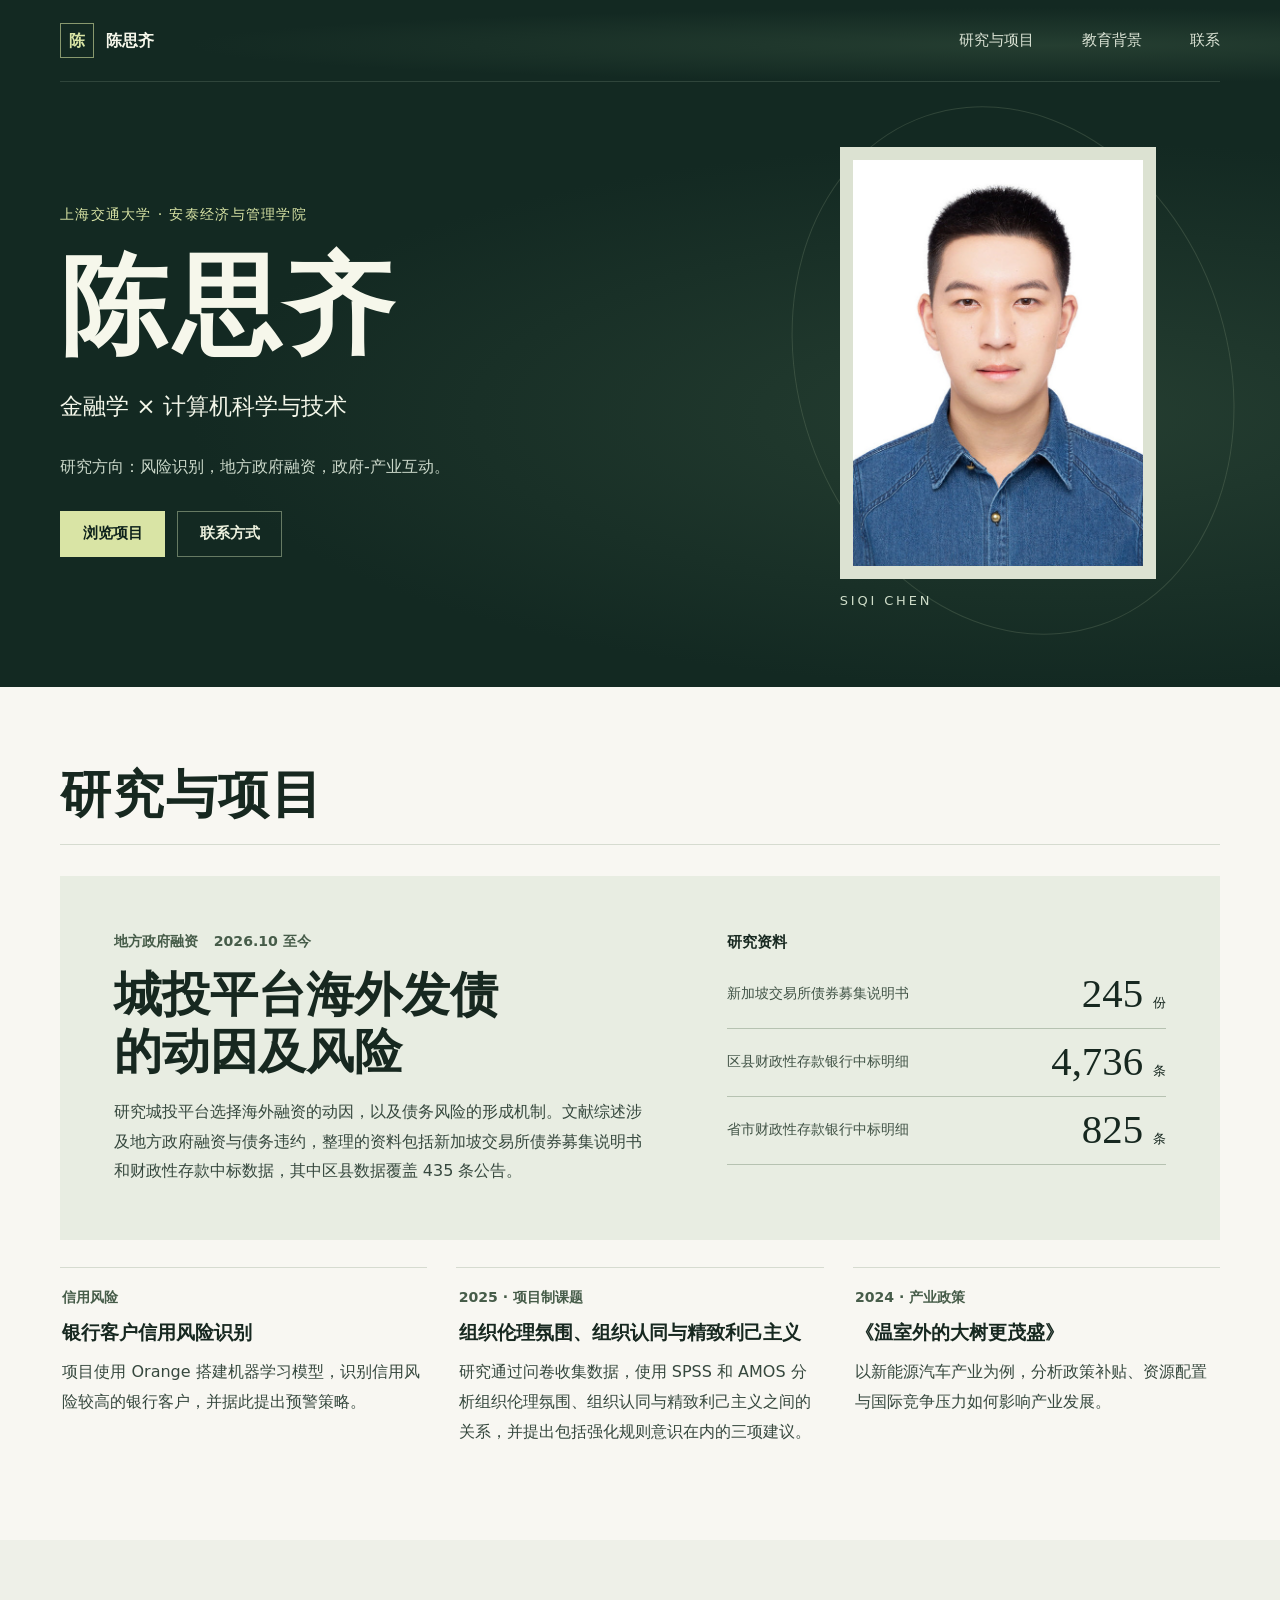
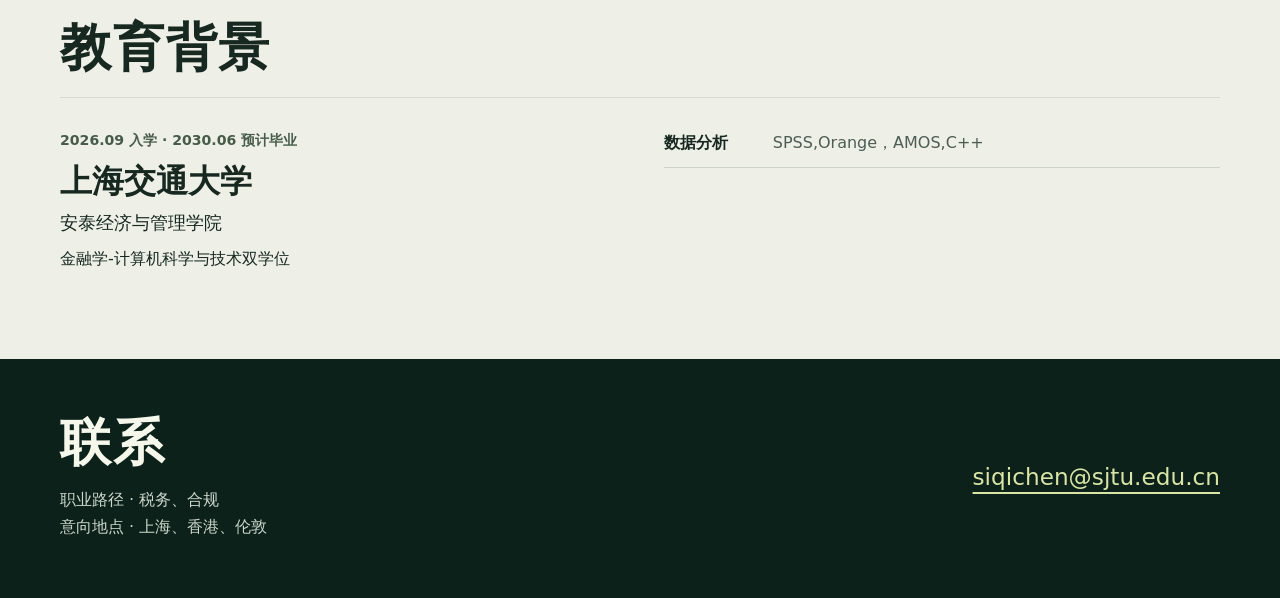
==== index.html @ 349fea8b "Publish personal portfolio" ====
<!doctype html>
<html lang="zh-CN">
<head>
  <meta charset="utf-8">
  <meta name="viewport" content="width=device-width, initial-scale=1">
  <meta name="description" content="陈思齐的个人作品集，收录地方政府融资、信用风险、项目制课题和产业政策写作。">
  <meta name="robots" content="noindex, nofollow">
  <meta name="theme-color" content="#132922">
  <title>陈思齐｜个人作品集</title>
  <link rel="stylesheet" href="style.css">
</head>
<body>
  <a class="skip" href="#main">跳转到正文</a>
  <header class="mast">
    <div class="header shell">
      <a class="identity" href="#top" aria-label="陈思齐，返回顶部"><span class="monogram" aria-hidden="true">陈</span>陈思齐</a>
      <nav aria-label="主导航">
        <a href="#work">研究与项目</a><a href="#education">教育背景</a><a href="#contact">联系</a>
      </nav>
    </div>
  </header>
  <main id="main">
    <div class="mast">
      <section class="hero shell" id="top" aria-labelledby="name">
        <div class="intro">
          <p class="eyebrow">上海交通大学 · 安泰经济与管理学院</p>
          <h1 id="name">陈思齐</h1>
          <p class="subtitle">金融学 × 计算机科学与技术</p>
          <p class="intro-text">研究方向：风险识别，地方政府融资，政府-产业互动。</p>
          <div class="actions"><a class="button" href="#work">浏览项目</a><a class="button button-quiet" href="#contact">联系方式</a></div>
        </div>
        <figure class="portrait-wrap">
          <div class="portrait-mount"><img src="portrait.jpg" alt="陈思齐的证件照" width="600" height="839" fetchpriority="high"></div>
          <figcaption lang="en">SIQI CHEN</figcaption>
        </figure>
      </section>
    </div>
  <section class="section shell" id="work" aria-labelledby="work-title">
    <div class="section-top"><h2 id="work-title">研究与项目</h2></div>
    <article class="featured">
      <div class="featured-copy">
        <div class="project-meta"><span>地方政府融资</span><span>2026.10 至今</span></div>
        <h3>城投平台海外发债<br>的动因及风险</h3>
        <p>研究城投平台选择海外融资的动因，以及债务风险的形成机制。文献综述涉及地方政府融资与债务违约，整理的资料包括新加坡交易所债券募集说明书和财政性存款中标数据，其中区县数据覆盖 435 条公告。</p>
      </div>
      <div class="evidence">
        <h4>研究资料</h4>
        <dl class="metrics">
          <div><dt>新加坡交易所债券募集说明书</dt><dd>245 <small>份</small></dd></div>
          <div><dt>区县财政性存款银行中标明细</dt><dd>4,736 <small>条</small></dd></div>
          <div><dt>省市财政性存款银行中标明细</dt><dd>825 <small>条</small></dd></div>
        </dl>
      </div>
    </article>
    <div class="projects">
      <article class="project">
        <p class="project-meta">信用风险</p>
        <h3>银行客户信用风险识别</h3>
        <p>项目使用 Orange 搭建机器学习模型，识别信用风险较高的银行客户，并据此提出预警策略。</p>
      </article>
      <article class="project">
        <p class="project-meta">2025 · 项目制课题</p>
        <h3>组织伦理氛围、组织认同与精致利己主义</h3>
        <p>研究通过问卷收集数据，使用 SPSS 和 AMOS 分析组织伦理氛围、组织认同与精致利己主义之间的关系，并提出包括强化规则意识在内的三项建议。</p>
      </article>
      <article class="project">
        <p class="project-meta">2024 · 产业政策</p>
        <h3>《温室外的大树更茂盛》</h3>
        <p>以新能源汽车产业为例，分析政策补贴、资源配置与国际竞争压力如何影响产业发展。</p>
      </article>
    </div>
  </section>
  <section class="education" id="education" aria-labelledby="education-title">
    <div class="section shell">
      <div class="section-top"><h2 id="education-title">教育背景</h2></div>
      <div class="education-grid">
        <div>
          <p class="project-meta">2026.09 入学 · 2030.06 预计毕业</p>
          <h3>上海交通大学</h3>
          <p class="school">安泰经济与管理学院</p>
          <p>金融学-计算机科学与技术双学位</p>
        </div>
        <dl class="record">
          <div><dt>数据分析</dt><dd>SPSS,Orange，AMOS,C++</dd></div>
        </dl>
      </div>
    </div>
  </section>
  </main>
  <footer class="footer" id="contact">
    <div class="shell footer-inner">
      <div><h2>联系</h2><p>职业路径 · 税务、合规<br>意向地点 · 上海、香港、伦敦</p></div>
      <a class="email" href="mailto:siqichen@sjtu.edu.cn">siqichen@sjtu.edu.cn</a>
    </div>
  </footer>
</body>
</html>
---- style.css ----
:root {
  color-scheme: light;
  --pine: #132922;
  --forest: #0d211b;
  --paper: #f8f7f2;
  --ink: #172820;
  --muted: #4d5d54;
  --line: #d6dbd0;
  --accent: #d9e4a5;
  --serif: "Songti SC", "Noto Serif CJK SC", "Source Han Serif SC", SimSun, serif;
  --sans: "PingFang SC", "Noto Sans CJK SC", "Microsoft YaHei", system-ui, sans-serif;
}
* { box-sizing: border-box; }
html { scroll-behavior: smooth; }
body { margin: 0; font-family: var(--sans); color: var(--ink); background: var(--paper); line-height: 1.7; }
a { color: inherit; }
a:focus-visible { outline: 2px solid #879a47; outline-offset: 5px; }
h1,h2,h3,h4,p,figure,dl,dd { margin: 0; }
h1,h2,h3 { line-height: 1.2; }
.shell { width: min(1160px, calc(100% - 112px)); margin-inline: auto; }
.skip { position: fixed; z-index: 5; translate: 0 -150%; padding: .65rem 1rem; background: var(--paper); color: var(--ink); }
.skip:focus { translate: 0 0; }
.mast { background: radial-gradient(ellipse at 82% 55%, #253e31 0, transparent 58%), var(--pine); color: #f6f7eb; overflow: hidden; }
.header { min-height: 82px; border-bottom: 1px solid #859b873f; display: flex; align-items: center; justify-content: space-between; gap: 1rem; }
.identity { display: inline-flex; align-items: center; gap: .75rem; font-weight: 650; white-space: nowrap; }
.header a { text-decoration: none; }
.monogram { display: grid; place-items: center; inline-size: 2.15rem; block-size: 2.15rem; border: 1px solid #cbd89ba2; color: var(--accent); font-family: var(--serif); }
nav { display: flex; align-items: center; gap: clamp(1rem, 4vw, 3rem); font-size: .91rem; color: #dce4d6; }
nav a:hover { color: var(--accent); }
.hero { display: grid; grid-template-columns: 1.38fr 1fr; gap: clamp(2rem, 8vw, 8rem); align-items: center; min-height: 555px; padding-block: 65px 75px; }
.eyebrow { color: var(--accent); font-size: .9rem; letter-spacing: .09em; }
h1 { font-family: var(--serif); font-size: clamp(4.2rem, 8.4vw, 7.1rem); letter-spacing: .045em; margin-block: 16px 15px; }
.subtitle { font-size: clamp(1.13rem, 2.3vw, 1.45rem); color: #f3f6e9; }
.intro-text { font-size: 1rem; max-width: 34em; margin-top: 25px; color: #cbd8ca; line-height: 1.95; }
.actions { display: flex; flex-wrap: wrap; gap: .75rem; margin-top: 29px; }
.button { display: inline-flex; align-items: center; min-height: 46px; padding: .5rem 1.35rem; text-decoration: none; font-size: .93rem; font-weight: 650; background: var(--accent); color: var(--forest); border: 1px solid var(--accent); transition: background-color .18s, color .18s; }
.button:hover { background: #eff4ce; }
.button-quiet { background: transparent; color: #eef2df; border-color: #9cae8d9c; }
.button-quiet:hover { color: var(--forest); }
.portrait-wrap { position: relative; justify-self: center; isolation: isolate; width: min(100%, 316px); }
.portrait-wrap::before { content: ""; position: absolute; z-index: -1; inset: -46px -72px -28px -42px; border: 1px solid #98ad8d37; border-radius: 50%; transform: rotate(-19deg); pointer-events: none; }
.portrait-mount { background: #dce2d2; padding: 13px; }
.portrait-mount img { display: block; width: 100%; height: auto; }
figcaption { padding-top: .7rem; font-size: .81rem; letter-spacing: .22em; color: #cfddc9; }
.section { padding-block: 77px 87px; }
.section-top { display: flex; align-items: baseline; justify-content: space-between; gap: 12px; border-bottom: 1px solid var(--line); padding-bottom: 19px; margin-bottom: 31px; }
h2 { font-family: var(--serif); font-size: clamp(2rem, 5vw, 3.2rem); letter-spacing: .035em; }
.featured { display: grid; grid-template-columns: 1.22fr 1fr; gap: clamp(2rem, 6vw, 6rem); background: #e8ede2; padding: clamp(26px, 4.2vw, 55px); }
.project-meta { color: #465c49; font-size: .88rem; font-weight: 600; }
.featured .project-meta { display: flex; flex-wrap: wrap; gap: .3rem 1rem; }
.featured h3 { margin-block: .75rem 1rem; font-family: var(--serif); font-size: clamp(1.85rem, 4.3vw, 3rem); }
.featured p:not(.project-meta), .project p:not(.project-meta) { color: #36483e; line-height: 1.85; }
.evidence h4 { margin-bottom: .35rem; font-size: .93rem; }
.metrics div { border-bottom: 1px solid #b6c2b1; display: grid; grid-template-columns: 1fr auto; align-items: center; gap: .8rem; padding-block: .54rem; }
.metrics dt { color: #415346; font-size: .88rem; }
.metrics dd { font-family: Georgia, serif; font-size: clamp(1.65rem, 3.4vw, 2.55rem); line-height: 1.22; white-space: nowrap; font-variant-numeric: lining-nums tabular-nums; }
.metrics small { font-family: var(--sans); font-size: .83rem; }
.projects { display: grid; grid-template-columns: repeat(3, 1fr); gap: 1.8rem; margin-top: 27px; }
.project { padding: 1.16rem .15rem .4rem; border-top: 1px solid var(--line); }
.project h3 { font-size: 1.19rem; margin-block: .55rem .72rem; line-height: 1.42; }
.education { background: #eef0e8; }
.education-grid { display: grid; grid-template-columns: 1fr 1fr; gap: 3rem; }
.education h3 { font-family: var(--serif); font-size: 2rem; margin-block: .55rem; }
.school { font-size: 1.1rem; margin-bottom: .4rem; }
.record div { display: grid; grid-template-columns: 6em 1fr; gap: .8rem; padding-block: .7rem; border-bottom: 1px solid #cdd5c8; }
.record div:first-child { padding-top: 0; }
.record dt { font-weight: 650; }
.record dd { color: var(--muted); }
.footer { background: var(--forest); color: #f6f7eb; }
.footer-inner { display: flex; justify-content: space-between; gap: 2rem; align-items: center; padding-block: 53px 58px; }
.footer p { color: #ccd8cb; margin-top: .75rem; }
.email { color: var(--accent); font-size: clamp(1rem, 2.6vw, 1.45rem); text-underline-offset: .3em; overflow-wrap: anywhere; }
@media (max-width: 900px) {
  .shell { width: calc(100% - 64px); }
  .hero { gap: 2.5rem; min-height: 480px; }
  .section { padding-block: 60px 66px; }
}
@media (max-width: 650px) {
  .shell { width: calc(100% - 36px); }
  .header { min-height: 66px; }
  .identity { gap: .45rem; font-size: .91rem; }
  .monogram { inline-size: 1.75rem; block-size: 1.75rem; }
  nav { gap: .85rem; font-size: .83rem; }
  .hero { grid-template-columns: 1fr; padding-block: 47px 42px; gap: 2.5rem; }
  .portrait-wrap { width: min(68%, 225px); justify-self: start; margin-left: 15px; }
  .portrait-wrap::before { inset: -20px -38px -10px -15px; }
  .portrait-mount { padding: 8px; }
  h1 { font-size: clamp(3.55rem, 13vw, 5rem); }
  .section { padding-block: 47px 52px; }
  .section-top { margin-bottom: 22px; }
  .featured, .education-grid, .projects { grid-template-columns: 1fr; }
  .featured { gap: 1.75rem; padding: 22px; }
  .projects, .education-grid { gap: 1.35rem; }
  .footer-inner { align-items: flex-start; flex-direction: column; gap: 1.2rem; padding-block: 36px 43px; }
}
@media (max-width: 350px) {
  nav { gap: .55rem; }
  .monogram { display: none; }
  .record div { grid-template-columns: 1fr; gap: .1rem; }
}
@media (prefers-reduced-motion: reduce) {
  html { scroll-behavior: auto; }
  *, *::before, *::after { transition: none !important; }
}
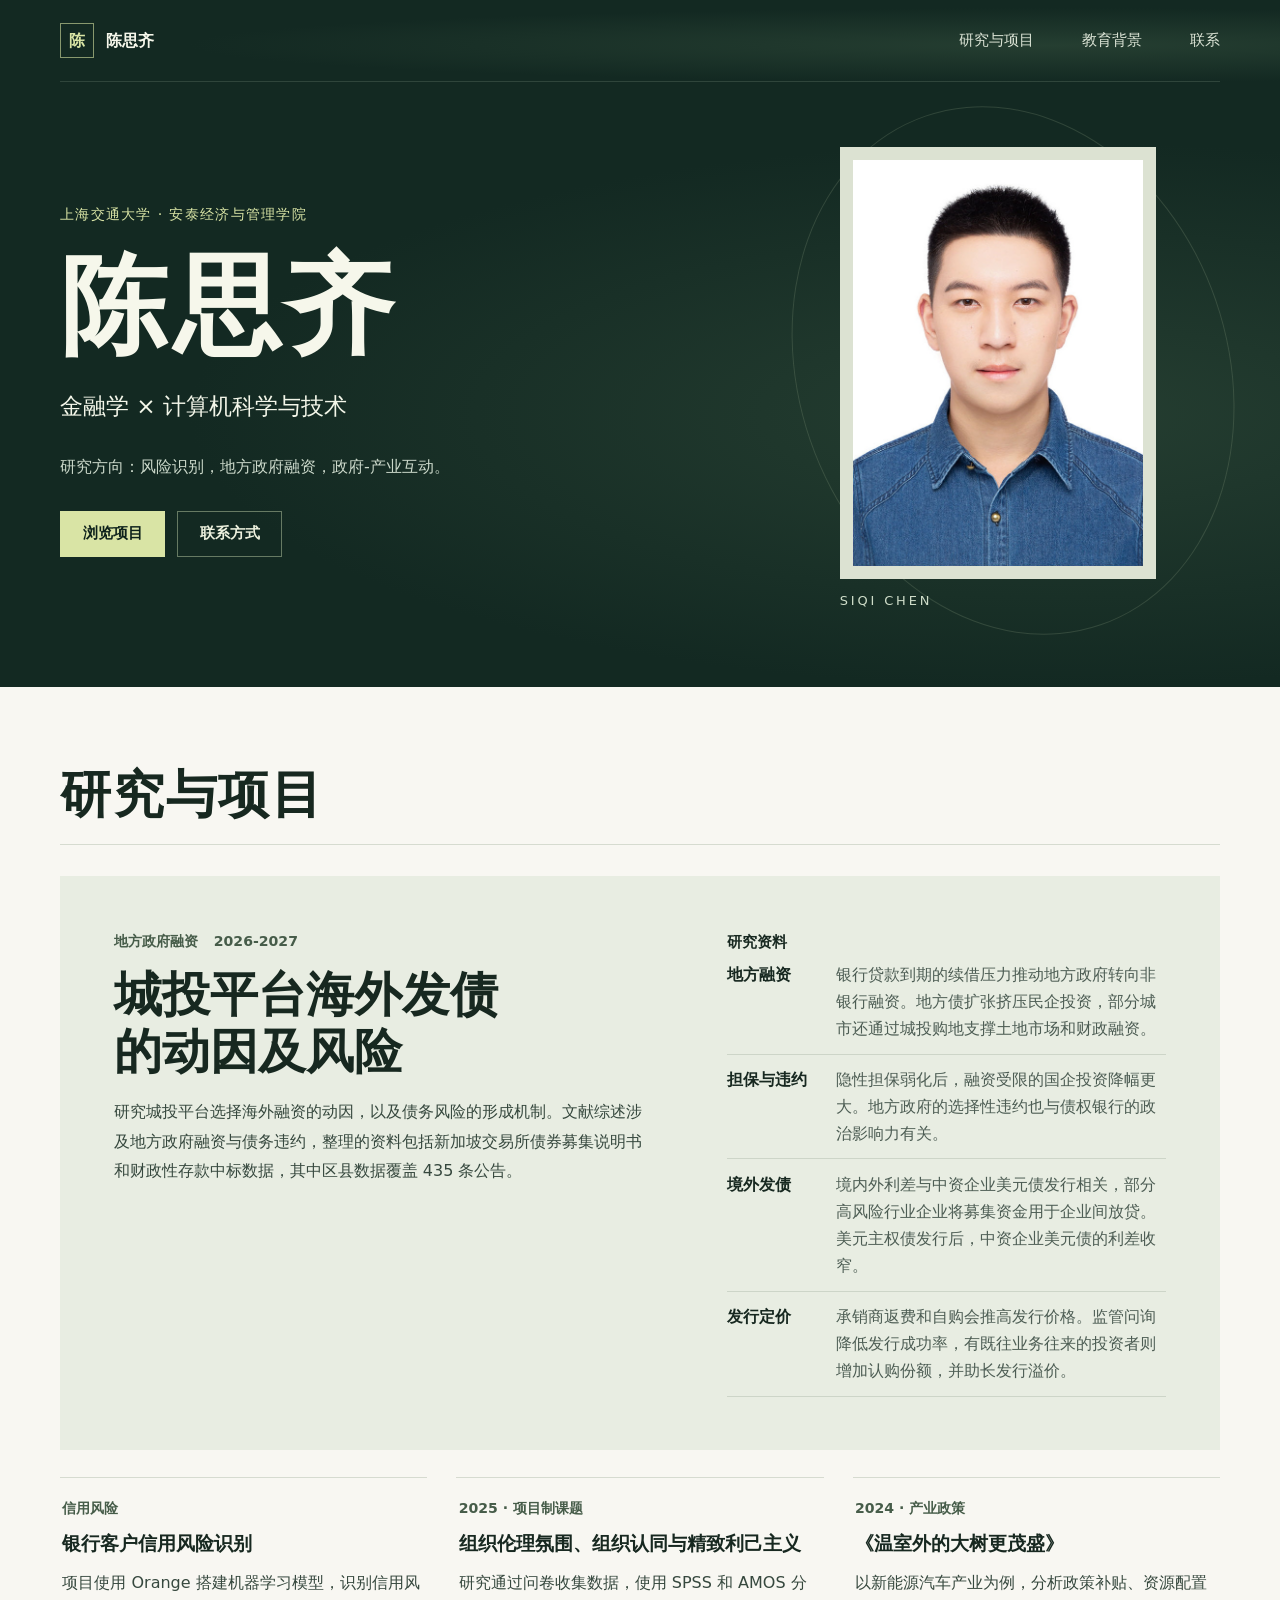
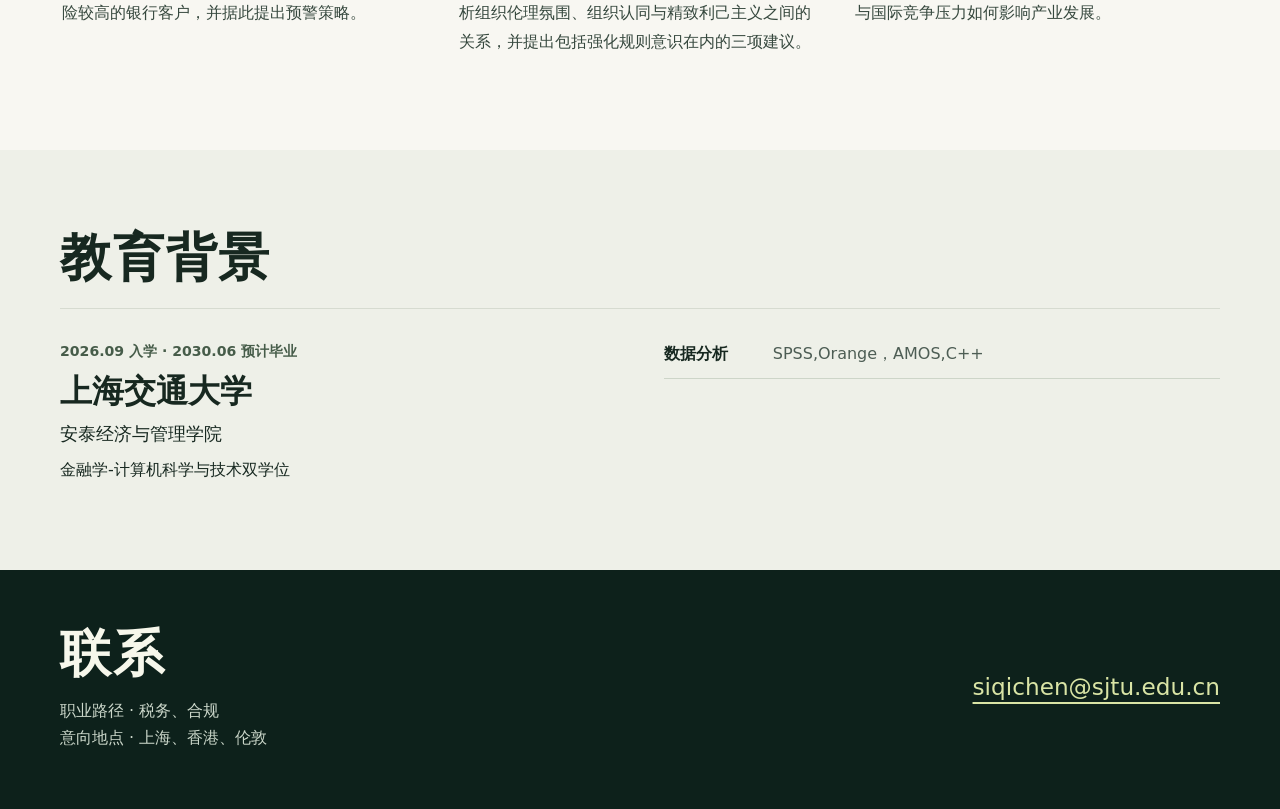
==== commit ef4ca9bc: "Revise research materials and project dates" ====
--- a/index.html
+++ b/index.html
@@ -39,16 +39,17 @@
     <div class="section-top"><h2 id="work-title">研究与项目</h2></div>
     <article class="featured">
       <div class="featured-copy">
-        <div class="project-meta"><span>地方政府融资</span><span>2026.10 至今</span></div>
+        <div class="project-meta"><span>地方政府融资</span><span>2026-2027</span></div>
         <h3>城投平台海外发债<br>的动因及风险</h3>
         <p>研究城投平台选择海外融资的动因，以及债务风险的形成机制。文献综述涉及地方政府融资与债务违约，整理的资料包括新加坡交易所债券募集说明书和财政性存款中标数据，其中区县数据覆盖 435 条公告。</p>
       </div>
       <div class="evidence">
         <h4>研究资料</h4>
-        <dl class="metrics">
-          <div><dt>新加坡交易所债券募集说明书</dt><dd>245 <small>份</small></dd></div>
-          <div><dt>区县财政性存款银行中标明细</dt><dd>4,736 <small>条</small></dd></div>
-          <div><dt>省市财政性存款银行中标明细</dt><dd>825 <small>条</small></dd></div>
+        <dl class="record">
+          <div><dt>地方融资</dt><dd>银行贷款到期的续借压力推动地方政府转向非银行融资。地方债扩张挤压民企投资，部分城市还通过城投购地支撑土地市场和财政融资。</dd></div>
+          <div><dt>担保与违约</dt><dd>隐性担保弱化后，融资受限的国企投资降幅更大。地方政府的选择性违约也与债权银行的政治影响力有关。</dd></div>
+          <div><dt>境外发债</dt><dd>境内外利差与中资企业美元债发行相关，部分高风险行业企业将募集资金用于企业间放贷。美元主权债发行后，中资企业美元债的利差收窄。</dd></div>
+          <div><dt>发行定价</dt><dd>承销商返费和自购会推高发行价格。监管问询降低发行成功率，有既往业务往来的投资者则增加认购份额，并助长发行溢价。</dd></div>
         </dl>
       </div>
     </article>
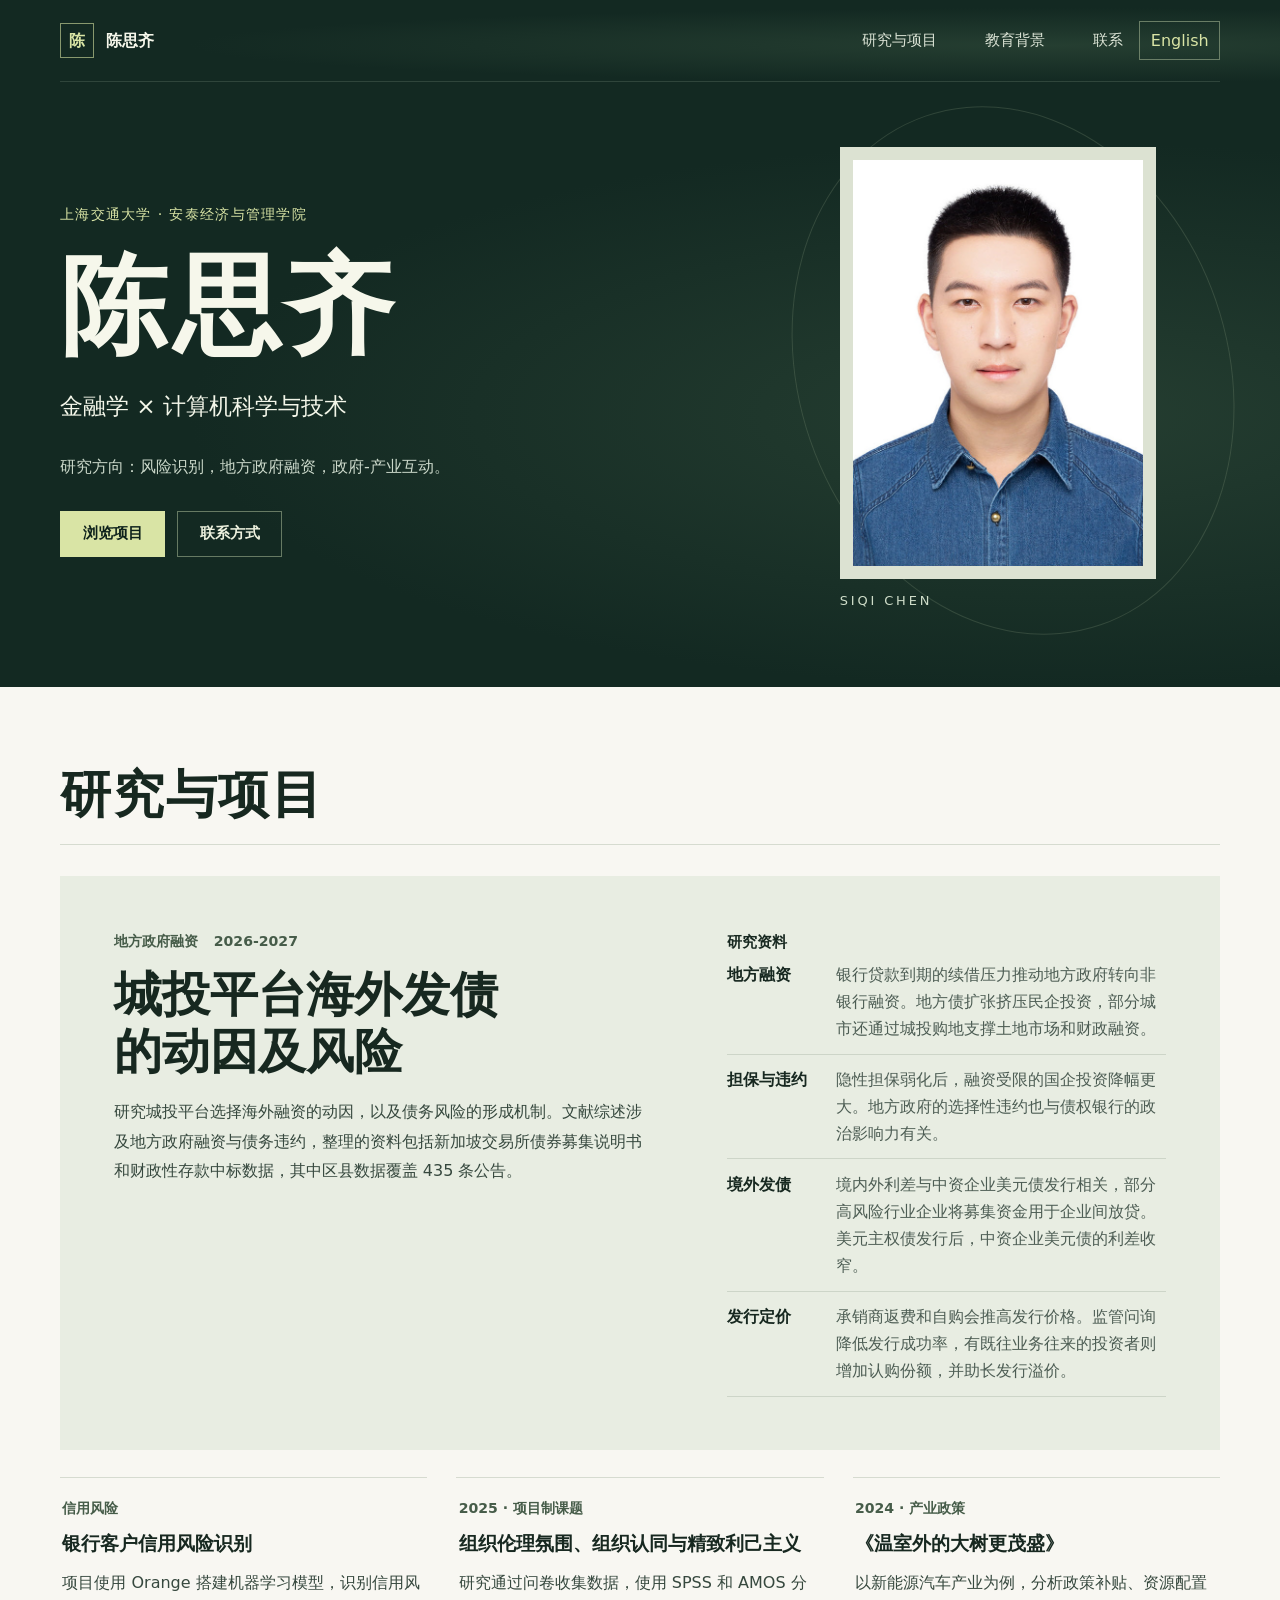
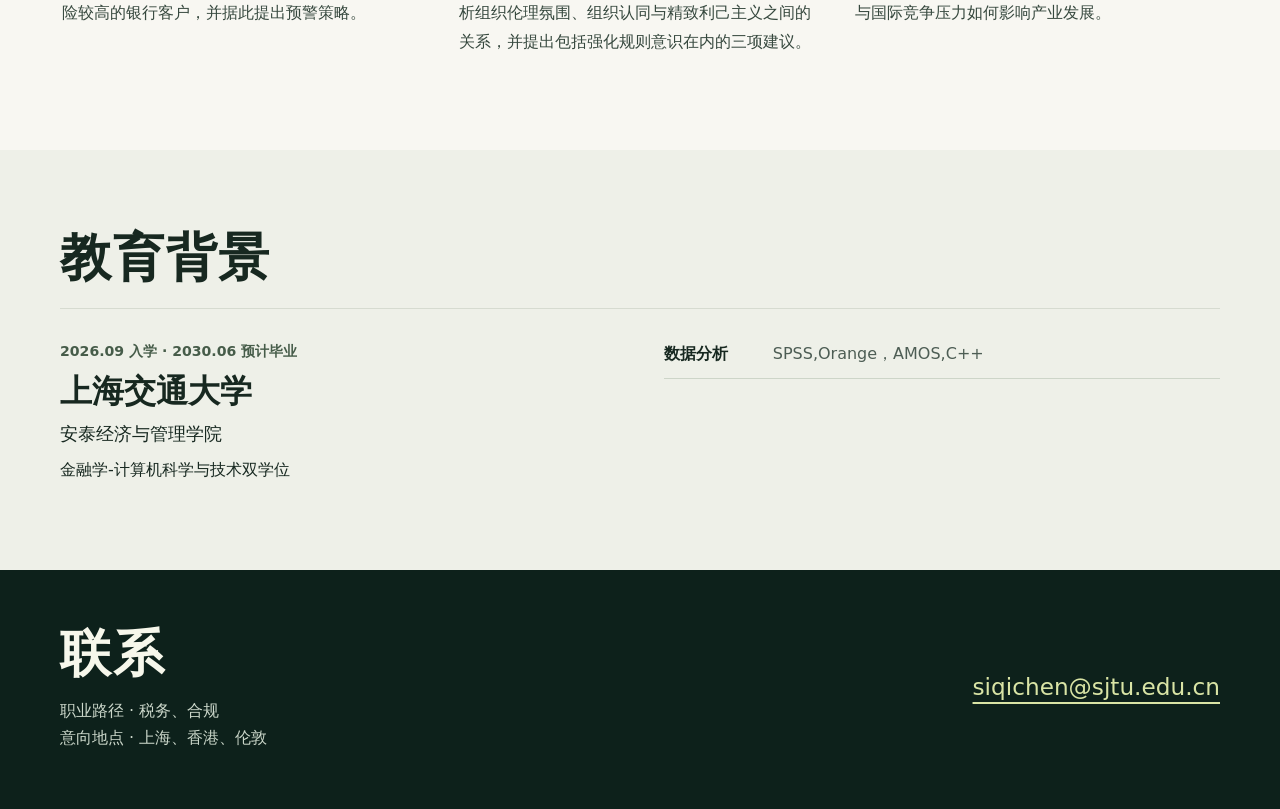
==== commit e7150146: "Publish bilingual Chinese and English portfolio" ====
--- a/index.html
+++ b/index.html
@@ -7,6 +7,8 @@
   <meta name="robots" content="noindex, nofollow">
   <meta name="theme-color" content="#132922">
   <title>陈思齐｜个人作品集</title>
+  <link rel="alternate" hreflang="zh-CN" href="https://aboutcsq.github.io/">
+  <link rel="alternate" hreflang="en" href="https://aboutcsq.github.io/en.html">
   <link rel="stylesheet" href="style.css">
 </head>
 <body>
@@ -17,6 +19,7 @@
       <nav aria-label="主导航">
         <a href="#work">研究与项目</a><a href="#education">教育背景</a><a href="#contact">联系</a>
       </nav>
+      <a class="language-switch" href="en.html" hreflang="en" lang="en" aria-label="Read in English">English</a>
     </div>
   </header>
   <main id="main">
--- a/style.css
+++ b/style.css
@@ -102,3 +102,16 @@
   html { scroll-behavior: auto; }
   *, *::before, *::after { transition: none !important; }
 }
+
+.header { display: grid; grid-template-columns: auto 1fr auto; }
+.header nav { justify-self: end; }
+.language-switch { border: 1px solid #9cae8d9c; color: var(--accent); padding: .3rem .65rem; white-space: nowrap; }
+.language-switch:hover { background: var(--accent); color: var(--forest); }
+html[lang="en"] { --serif: Georgia, serif; --sans: system-ui, sans-serif; }
+html[lang="en"] h1 { font-size: clamp(3.2rem, 7.2vw, 6.3rem); }
+html[lang="en"] .evidence .record div { grid-template-columns: 1fr; gap: .12rem; }
+@media (max-width: 650px) {
+  .header { grid-template-columns: 1fr auto; row-gap: .5rem; padding-block: .7rem; }
+  .header nav { grid-column: 1 / -1; grid-row: 2; justify-self: start; flex-wrap: wrap; }
+  .language-switch { grid-column: 2; grid-row: 1; }
+}
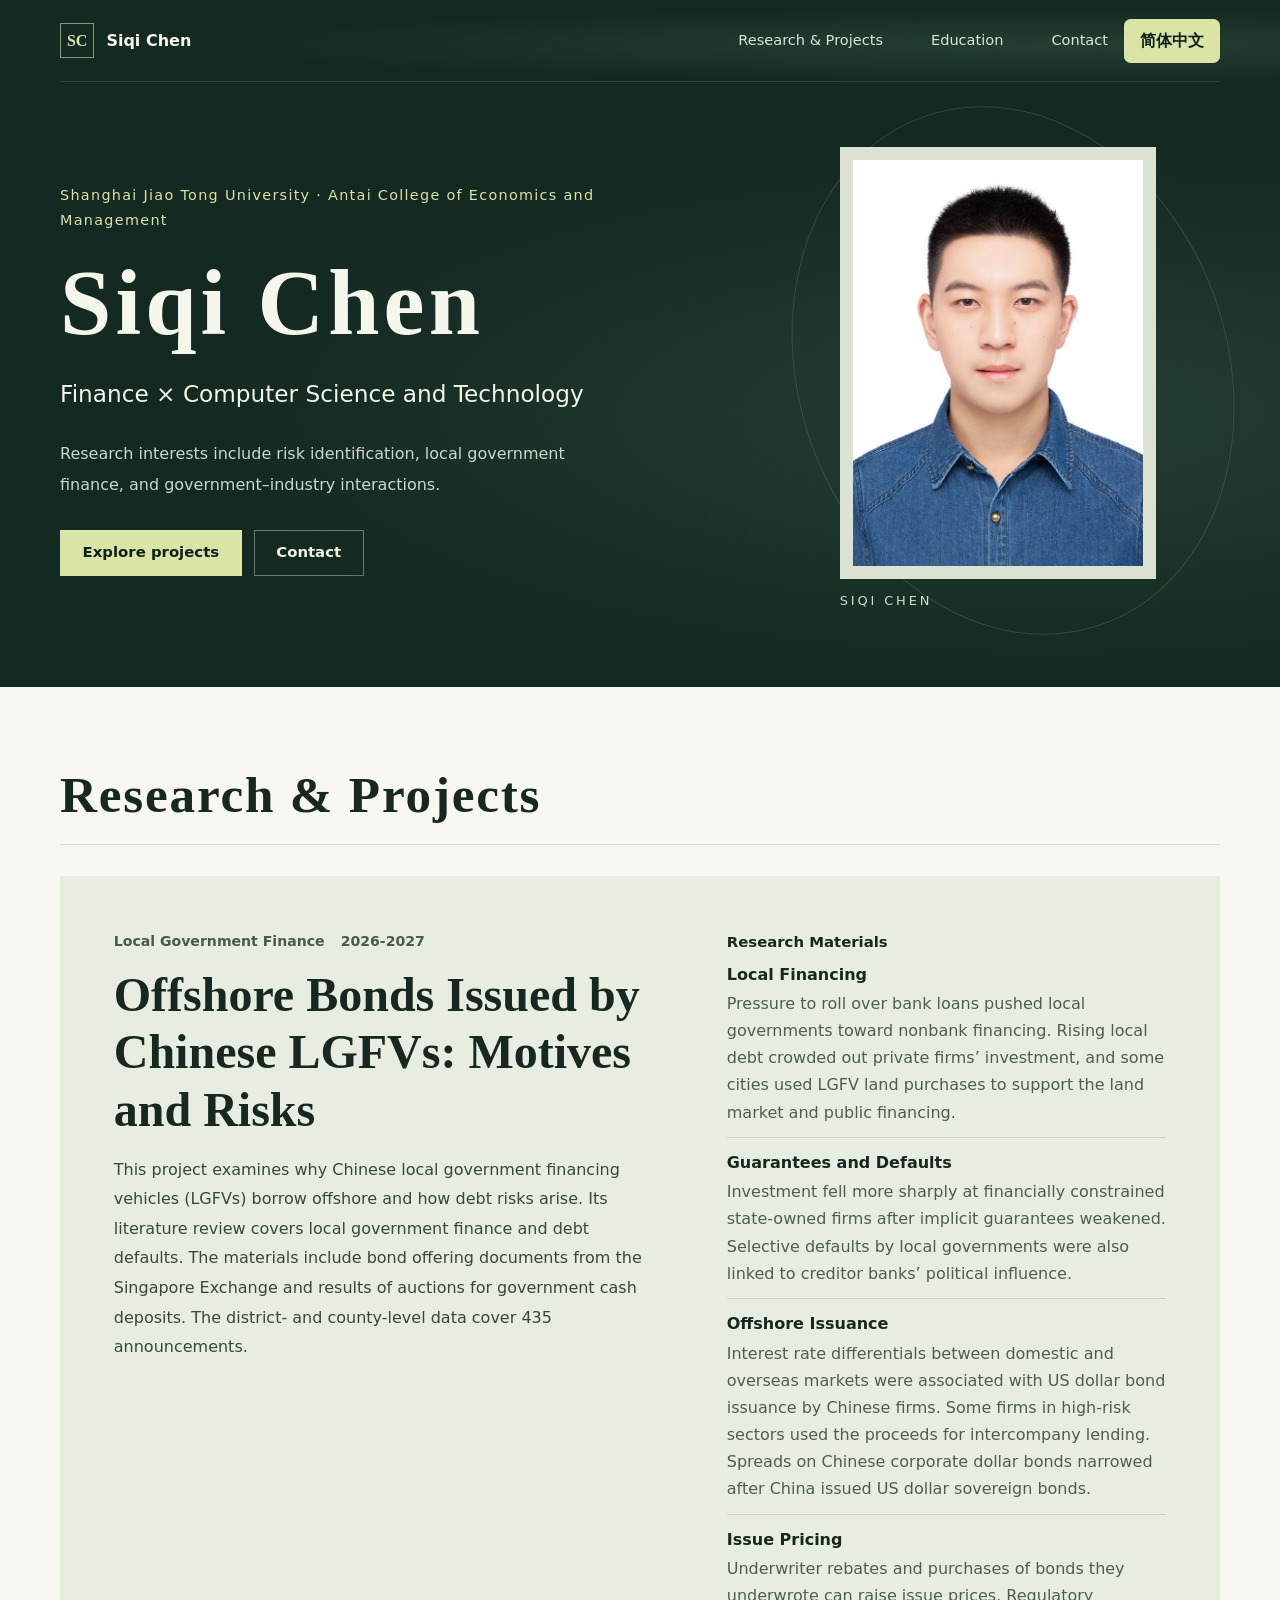
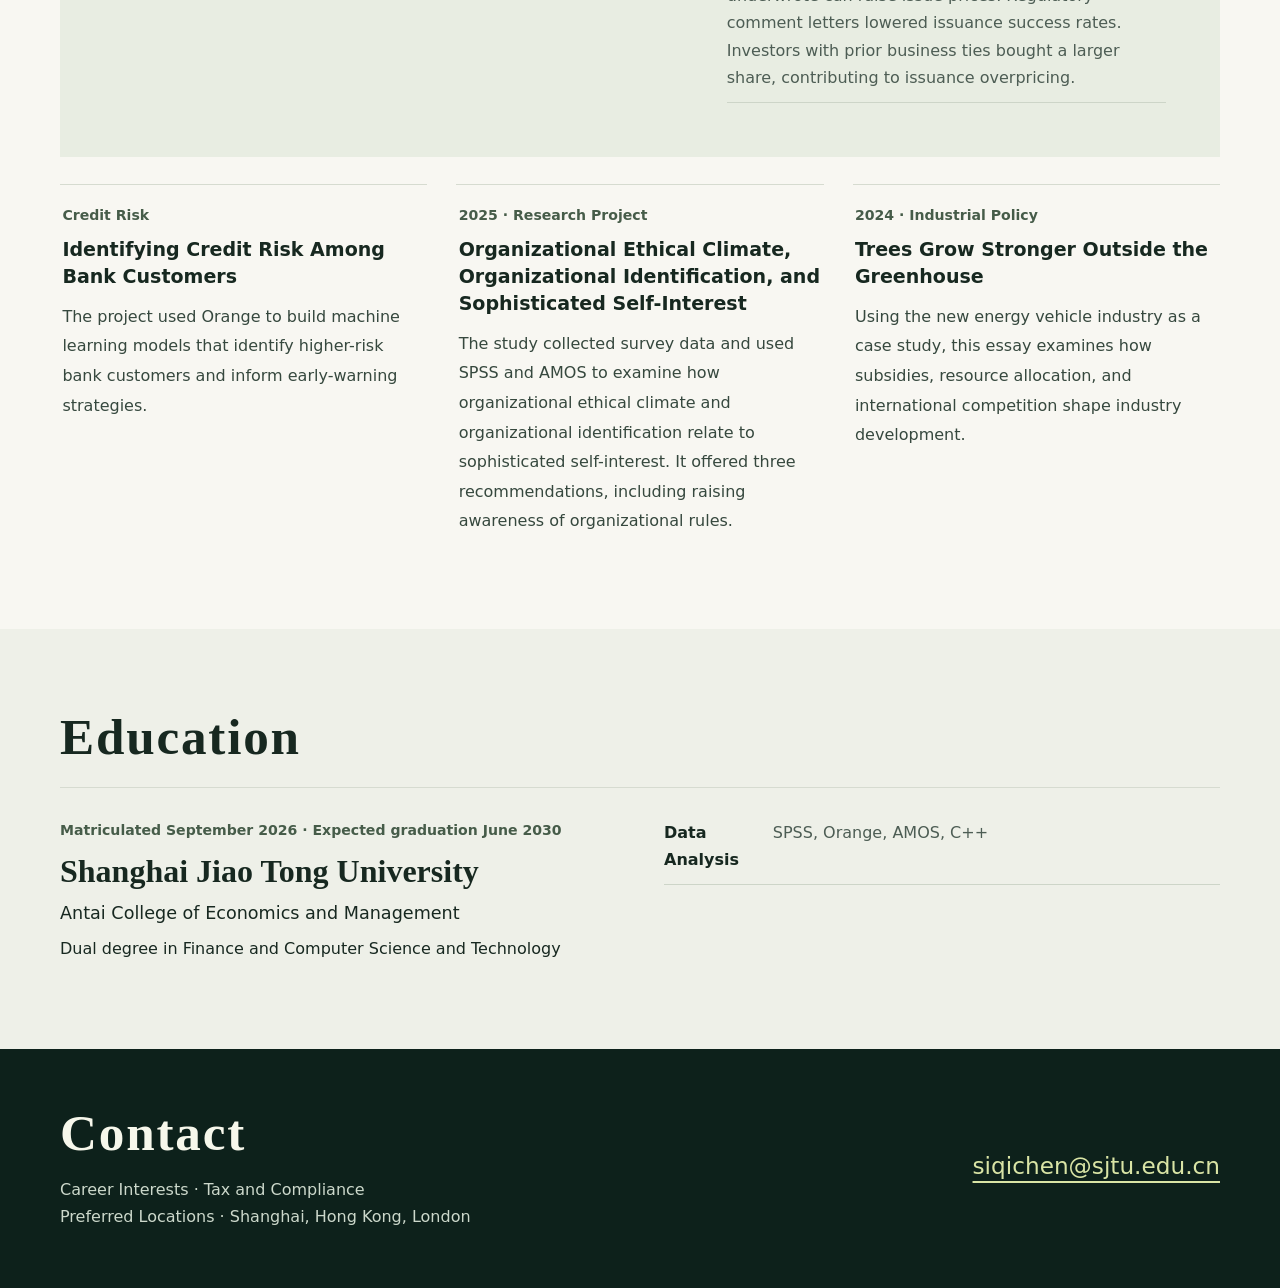
==== commit fae2e772: "Default portfolio to English and highlight language switch" ====
--- a/index.html
+++ b/index.html
@@ -1,91 +1,91 @@
 <!doctype html>
-<html lang="zh-CN">
+<html lang="en">
 <head>
   <meta charset="utf-8">
   <meta name="viewport" content="width=device-width, initial-scale=1">
-  <meta name="description" content="陈思齐的个人作品集，收录地方政府融资、信用风险、项目制课题和产业政策写作。">
+  <meta name="description" content="Siqi Chen’s portfolio featuring local government finance, credit risk, organizational ethics, and industrial policy.">
   <meta name="robots" content="noindex, nofollow">
   <meta name="theme-color" content="#132922">
-  <title>陈思齐｜个人作品集</title>
-  <link rel="alternate" hreflang="zh-CN" href="https://aboutcsq.github.io/">
-  <link rel="alternate" hreflang="en" href="https://aboutcsq.github.io/en.html">
+  <title>Siqi Chen | Portfolio</title>
+  <link rel="alternate" hreflang="zh-CN" href="https://aboutcsq.github.io/zh.html">
+  <link rel="alternate" hreflang="en" href="https://aboutcsq.github.io/">
   <link rel="stylesheet" href="style.css">
 </head>
 <body>
-  <a class="skip" href="#main">跳转到正文</a>
+  <a class="skip" href="#main">Skip to content</a>
   <header class="mast">
     <div class="header shell">
-      <a class="identity" href="#top" aria-label="陈思齐，返回顶部"><span class="monogram" aria-hidden="true">陈</span>陈思齐</a>
-      <nav aria-label="主导航">
-        <a href="#work">研究与项目</a><a href="#education">教育背景</a><a href="#contact">联系</a>
+      <a class="identity" href="#top" aria-label="Siqi Chen, back to top"><span class="monogram" aria-hidden="true">SC</span>Siqi Chen</a>
+      <nav aria-label="Main navigation">
+        <a href="#work">Research &amp; Projects</a><a href="#education">Education</a><a href="#contact">Contact</a>
       </nav>
-      <a class="language-switch" href="en.html" hreflang="en" lang="en" aria-label="Read in English">English</a>
+      <a class="language-switch" href="zh.html" hreflang="zh-CN" lang="zh-CN" aria-label="阅读中文版">简体中文</a>
     </div>
   </header>
   <main id="main">
     <div class="mast">
       <section class="hero shell" id="top" aria-labelledby="name">
         <div class="intro">
-          <p class="eyebrow">上海交通大学 · 安泰经济与管理学院</p>
-          <h1 id="name">陈思齐</h1>
-          <p class="subtitle">金融学 × 计算机科学与技术</p>
-          <p class="intro-text">研究方向：风险识别，地方政府融资，政府-产业互动。</p>
-          <div class="actions"><a class="button" href="#work">浏览项目</a><a class="button button-quiet" href="#contact">联系方式</a></div>
+          <p class="eyebrow">Shanghai Jiao Tong University · Antai College of Economics and Management</p>
+          <h1 id="name">Siqi Chen</h1>
+          <p class="subtitle">Finance × Computer Science and Technology</p>
+          <p class="intro-text">Research interests include risk identification, local government finance, and government–industry interactions.</p>
+          <div class="actions"><a class="button" href="#work">Explore projects</a><a class="button button-quiet" href="#contact">Contact</a></div>
         </div>
         <figure class="portrait-wrap">
-          <div class="portrait-mount"><img src="portrait.jpg" alt="陈思齐的证件照" width="600" height="839" fetchpriority="high"></div>
+          <div class="portrait-mount"><img src="portrait.jpg" alt="Portrait of Siqi Chen" width="600" height="839" fetchpriority="high"></div>
           <figcaption lang="en">SIQI CHEN</figcaption>
         </figure>
       </section>
     </div>
   <section class="section shell" id="work" aria-labelledby="work-title">
-    <div class="section-top"><h2 id="work-title">研究与项目</h2></div>
+    <div class="section-top"><h2 id="work-title">Research &amp; Projects</h2></div>
     <article class="featured">
       <div class="featured-copy">
-        <div class="project-meta"><span>地方政府融资</span><span>2026-2027</span></div>
-        <h3>城投平台海外发债<br>的动因及风险</h3>
-        <p>研究城投平台选择海外融资的动因，以及债务风险的形成机制。文献综述涉及地方政府融资与债务违约，整理的资料包括新加坡交易所债券募集说明书和财政性存款中标数据，其中区县数据覆盖 435 条公告。</p>
+        <div class="project-meta"><span>Local Government Finance</span><span>2026-2027</span></div>
+        <h3>Offshore Bonds Issued by Chinese LGFVs: Motives and Risks</h3>
+        <p>This project examines why Chinese local government financing vehicles (LGFVs) borrow offshore and how debt risks arise. Its literature review covers local government finance and debt defaults. The materials include bond offering documents from the Singapore Exchange and results of auctions for government cash deposits. The district- and county-level data cover 435 announcements.</p>
       </div>
       <div class="evidence">
-        <h4>研究资料</h4>
+        <h4>Research Materials</h4>
         <dl class="record">
-          <div><dt>地方融资</dt><dd>银行贷款到期的续借压力推动地方政府转向非银行融资。地方债扩张挤压民企投资，部分城市还通过城投购地支撑土地市场和财政融资。</dd></div>
-          <div><dt>担保与违约</dt><dd>隐性担保弱化后，融资受限的国企投资降幅更大。地方政府的选择性违约也与债权银行的政治影响力有关。</dd></div>
-          <div><dt>境外发债</dt><dd>境内外利差与中资企业美元债发行相关，部分高风险行业企业将募集资金用于企业间放贷。美元主权债发行后，中资企业美元债的利差收窄。</dd></div>
-          <div><dt>发行定价</dt><dd>承销商返费和自购会推高发行价格。监管问询降低发行成功率，有既往业务往来的投资者则增加认购份额，并助长发行溢价。</dd></div>
+          <div><dt>Local Financing</dt><dd>Pressure to roll over bank loans pushed local governments toward nonbank financing. Rising local debt crowded out private firms’ investment, and some cities used LGFV land purchases to support the land market and public financing.</dd></div>
+          <div><dt>Guarantees and Defaults</dt><dd>Investment fell more sharply at financially constrained state-owned firms after implicit guarantees weakened. Selective defaults by local governments were also linked to creditor banks’ political influence.</dd></div>
+          <div><dt>Offshore Issuance</dt><dd>Interest rate differentials between domestic and overseas markets were associated with US dollar bond issuance by Chinese firms. Some firms in high-risk sectors used the proceeds for intercompany lending. Spreads on Chinese corporate dollar bonds narrowed after China issued US dollar sovereign bonds.</dd></div>
+          <div><dt>Issue Pricing</dt><dd>Underwriter rebates and purchases of bonds they underwrote can raise issue prices. Regulatory comment letters lowered issuance success rates. Investors with prior business ties bought a larger share, contributing to issuance overpricing.</dd></div>
         </dl>
       </div>
     </article>
     <div class="projects">
       <article class="project">
-        <p class="project-meta">信用风险</p>
-        <h3>银行客户信用风险识别</h3>
-        <p>项目使用 Orange 搭建机器学习模型，识别信用风险较高的银行客户，并据此提出预警策略。</p>
+        <p class="project-meta">Credit Risk</p>
+        <h3>Identifying Credit Risk Among Bank Customers</h3>
+        <p>The project used Orange to build machine learning models that identify higher-risk bank customers and inform early-warning strategies.</p>
       </article>
       <article class="project">
-        <p class="project-meta">2025 · 项目制课题</p>
-        <h3>组织伦理氛围、组织认同与精致利己主义</h3>
-        <p>研究通过问卷收集数据，使用 SPSS 和 AMOS 分析组织伦理氛围、组织认同与精致利己主义之间的关系，并提出包括强化规则意识在内的三项建议。</p>
+        <p class="project-meta">2025 · Research Project</p>
+        <h3>Organizational Ethical Climate, Organizational Identification, and Sophisticated Self-Interest</h3>
+        <p>The study collected survey data and used SPSS and AMOS to examine how organizational ethical climate and organizational identification relate to sophisticated self-interest. It offered three recommendations, including raising awareness of organizational rules.</p>
       </article>
       <article class="project">
-        <p class="project-meta">2024 · 产业政策</p>
-        <h3>《温室外的大树更茂盛》</h3>
-        <p>以新能源汽车产业为例，分析政策补贴、资源配置与国际竞争压力如何影响产业发展。</p>
+        <p class="project-meta">2024 · Industrial Policy</p>
+        <h3>Trees Grow Stronger Outside the Greenhouse</h3>
+        <p>Using the new energy vehicle industry as a case study, this essay examines how subsidies, resource allocation, and international competition shape industry development.</p>
       </article>
     </div>
   </section>
   <section class="education" id="education" aria-labelledby="education-title">
     <div class="section shell">
-      <div class="section-top"><h2 id="education-title">教育背景</h2></div>
+      <div class="section-top"><h2 id="education-title">Education</h2></div>
       <div class="education-grid">
         <div>
-          <p class="project-meta">2026.09 入学 · 2030.06 预计毕业</p>
-          <h3>上海交通大学</h3>
-          <p class="school">安泰经济与管理学院</p>
-          <p>金融学-计算机科学与技术双学位</p>
+          <p class="project-meta">Matriculated September 2026 · Expected graduation June 2030</p>
+          <h3>Shanghai Jiao Tong University</h3>
+          <p class="school">Antai College of Economics and Management</p>
+          <p>Dual degree in Finance and Computer Science and Technology</p>
         </div>
         <dl class="record">
-          <div><dt>数据分析</dt><dd>SPSS,Orange，AMOS,C++</dd></div>
+          <div><dt>Data Analysis</dt><dd>SPSS, Orange, AMOS, C++</dd></div>
         </dl>
       </div>
     </div>
@@ -93,7 +93,7 @@
   </main>
   <footer class="footer" id="contact">
     <div class="shell footer-inner">
-      <div><h2>联系</h2><p>职业路径 · 税务、合规<br>意向地点 · 上海、香港、伦敦</p></div>
+      <div><h2>Contact</h2><p>Career Interests · Tax and Compliance<br>Preferred Locations · Shanghai, Hong Kong, London</p></div>
       <a class="email" href="mailto:siqichen@sjtu.edu.cn">siqichen@sjtu.edu.cn</a>
     </div>
   </footer>
--- a/style.css
+++ b/style.css
@@ -105,8 +105,22 @@
 
 .header { display: grid; grid-template-columns: auto 1fr auto; }
 .header nav { justify-self: end; }
-.language-switch { border: 1px solid #9cae8d9c; color: var(--accent); padding: .3rem .65rem; white-space: nowrap; }
-.language-switch:hover { background: var(--accent); color: var(--forest); }
+.language-switch {
+  display: inline-flex;
+  align-items: center;
+  justify-content: center;
+  min-width: 6rem;
+  min-height: 44px;
+  padding: .45rem .9rem;
+  border: 1px solid var(--accent);
+  border-radius: .4rem;
+  background: var(--accent);
+  color: var(--forest);
+  font-weight: 750;
+  white-space: nowrap;
+}
+.language-switch:hover { background: #eff4ce; }
+.language-switch:focus-visible { outline-color: #f6f7eb; }
 html[lang="en"] { --serif: Georgia, serif; --sans: system-ui, sans-serif; }
 html[lang="en"] h1 { font-size: clamp(3.2rem, 7.2vw, 6.3rem); }
 html[lang="en"] .evidence .record div { grid-template-columns: 1fr; gap: .12rem; }
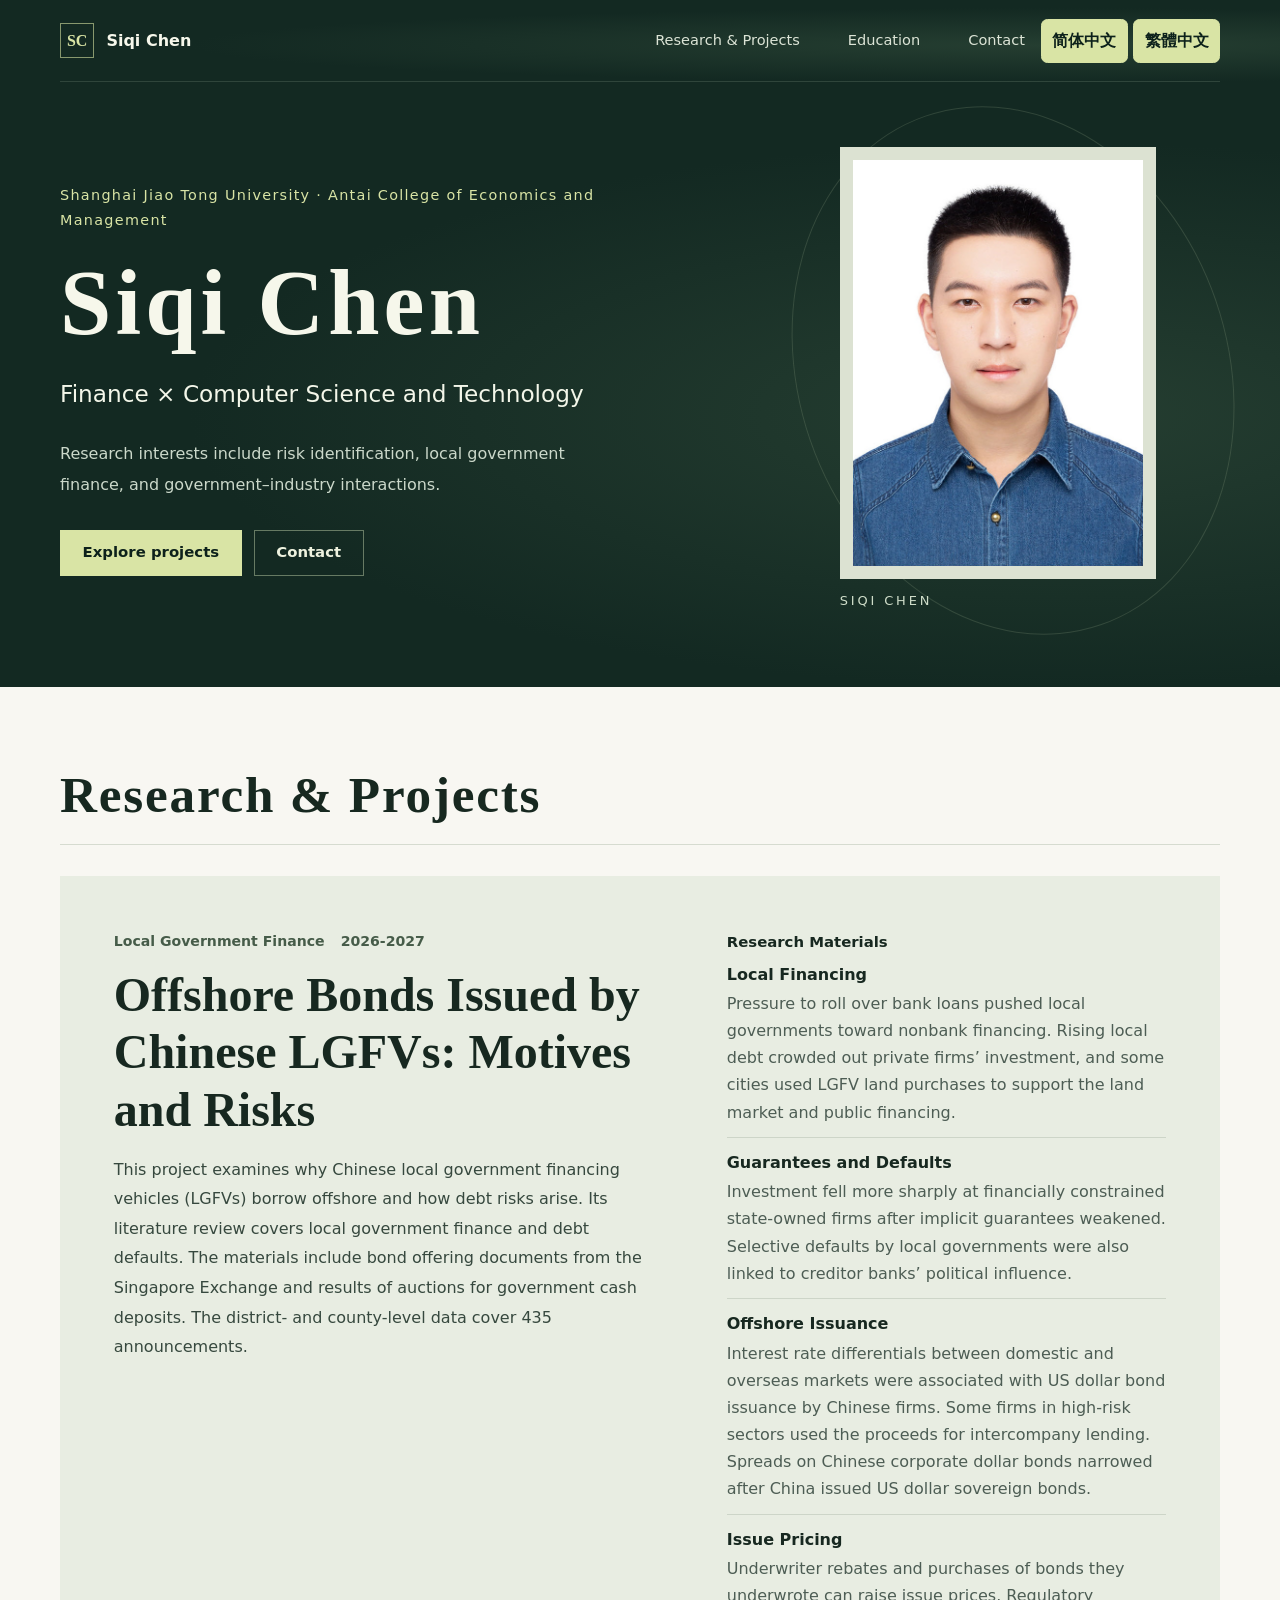
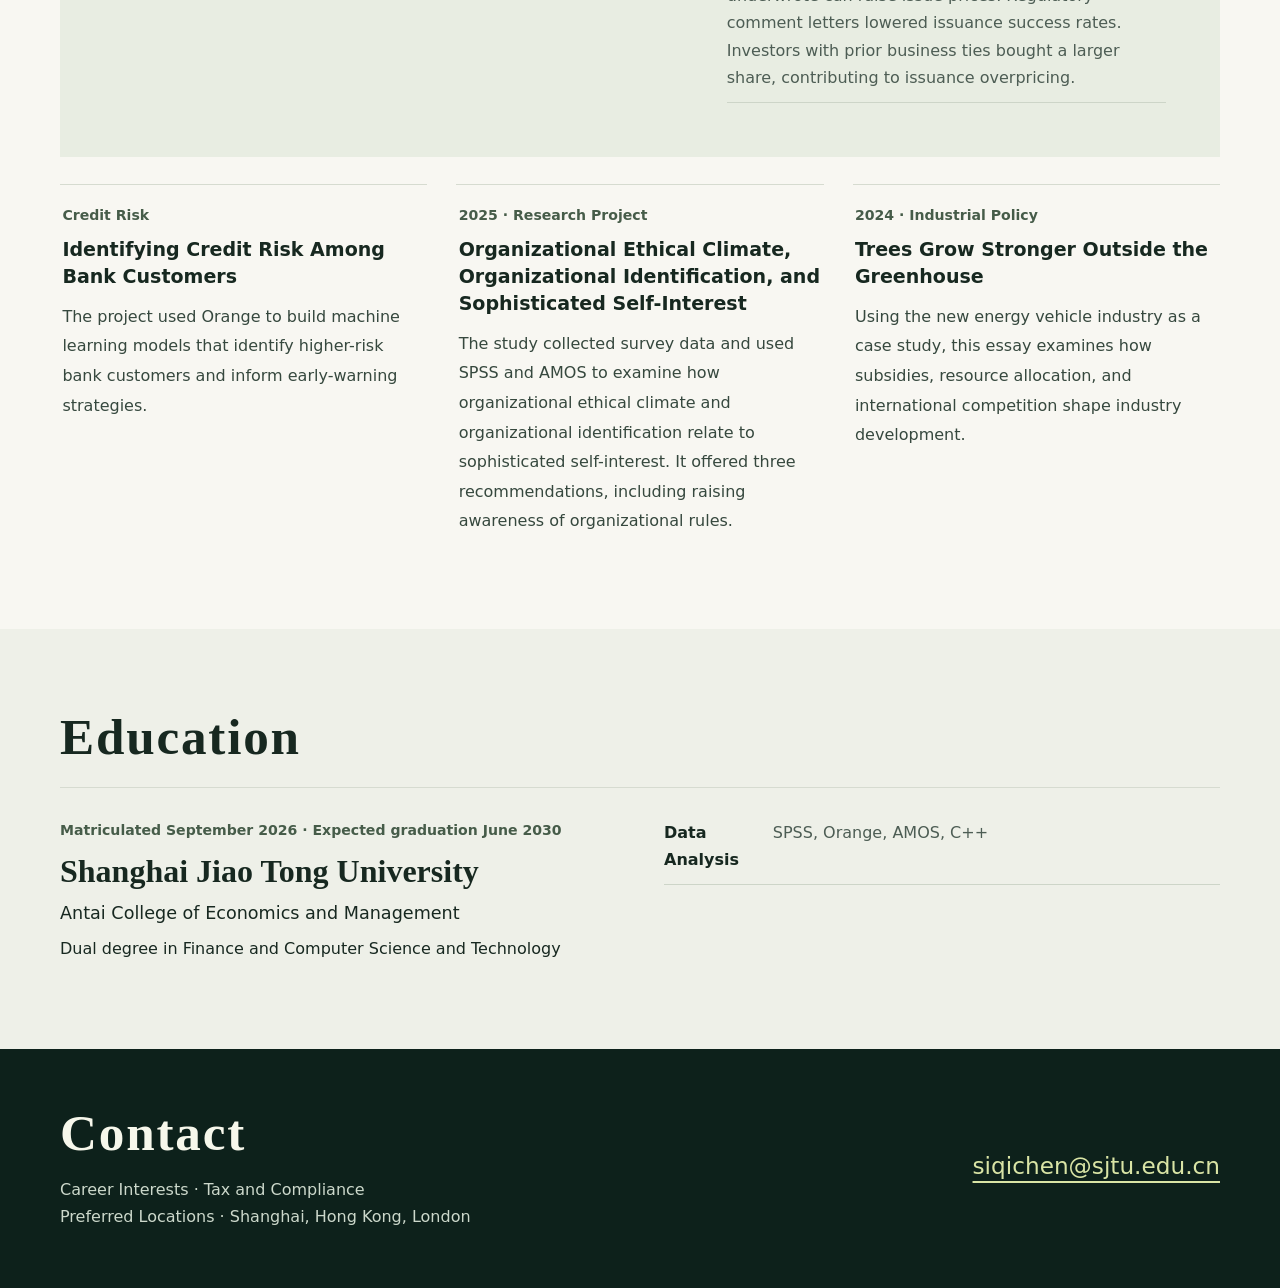
==== commit f19fb843: "Add Traditional Chinese portfolio" ====
--- a/index.html
+++ b/index.html
@@ -8,8 +8,9 @@
   <meta name="theme-color" content="#132922">
   <title>Siqi Chen | Portfolio</title>
   <link rel="alternate" hreflang="zh-CN" href="https://aboutcsq.github.io/zh.html">
+  <link rel="alternate" hreflang="zh-Hant" href="https://aboutcsq.github.io/zh-hant.html">
   <link rel="alternate" hreflang="en" href="https://aboutcsq.github.io/">
-  <link rel="stylesheet" href="style.css">
+  <link rel="stylesheet" href="style.css?v=three-languages">
 </head>
 <body>
   <a class="skip" href="#main">Skip to content</a>
@@ -19,7 +20,10 @@
       <nav aria-label="Main navigation">
         <a href="#work">Research &amp; Projects</a><a href="#education">Education</a><a href="#contact">Contact</a>
       </nav>
-      <a class="language-switch" href="zh.html" hreflang="zh-CN" lang="zh-CN" aria-label="阅读中文版">简体中文</a>
+      <div class="language-options" role="group" aria-label="Languages">
+        <a class="language-switch" href="zh.html" hreflang="zh-CN" lang="zh-CN">简体中文</a>
+        <a class="language-switch" href="zh-hant.html" hreflang="zh-Hant" lang="zh-Hant">繁體中文</a>
+      </div>
     </div>
   </header>
   <main id="main">
--- a/style.css
+++ b/style.css
@@ -105,13 +105,13 @@
 
 .header { display: grid; grid-template-columns: auto 1fr auto; }
 .header nav { justify-self: end; }
+.language-options { display: flex; gap: .35rem; justify-content: end; }
 .language-switch {
   display: inline-flex;
   align-items: center;
   justify-content: center;
-  min-width: 6rem;
   min-height: 44px;
-  padding: .45rem .9rem;
+  padding: .45rem .65rem;
   border: 1px solid var(--accent);
   border-radius: .4rem;
   background: var(--accent);
@@ -127,5 +127,6 @@
 @media (max-width: 650px) {
   .header { grid-template-columns: 1fr auto; row-gap: .5rem; padding-block: .7rem; }
   .header nav { grid-column: 1 / -1; grid-row: 2; justify-self: start; flex-wrap: wrap; }
-  .language-switch { grid-column: 2; grid-row: 1; }
+  .language-options { grid-column: 2; grid-row: 1; }
+  .language-switch { padding-inline: .45rem; font-size: .9rem; }
 }
